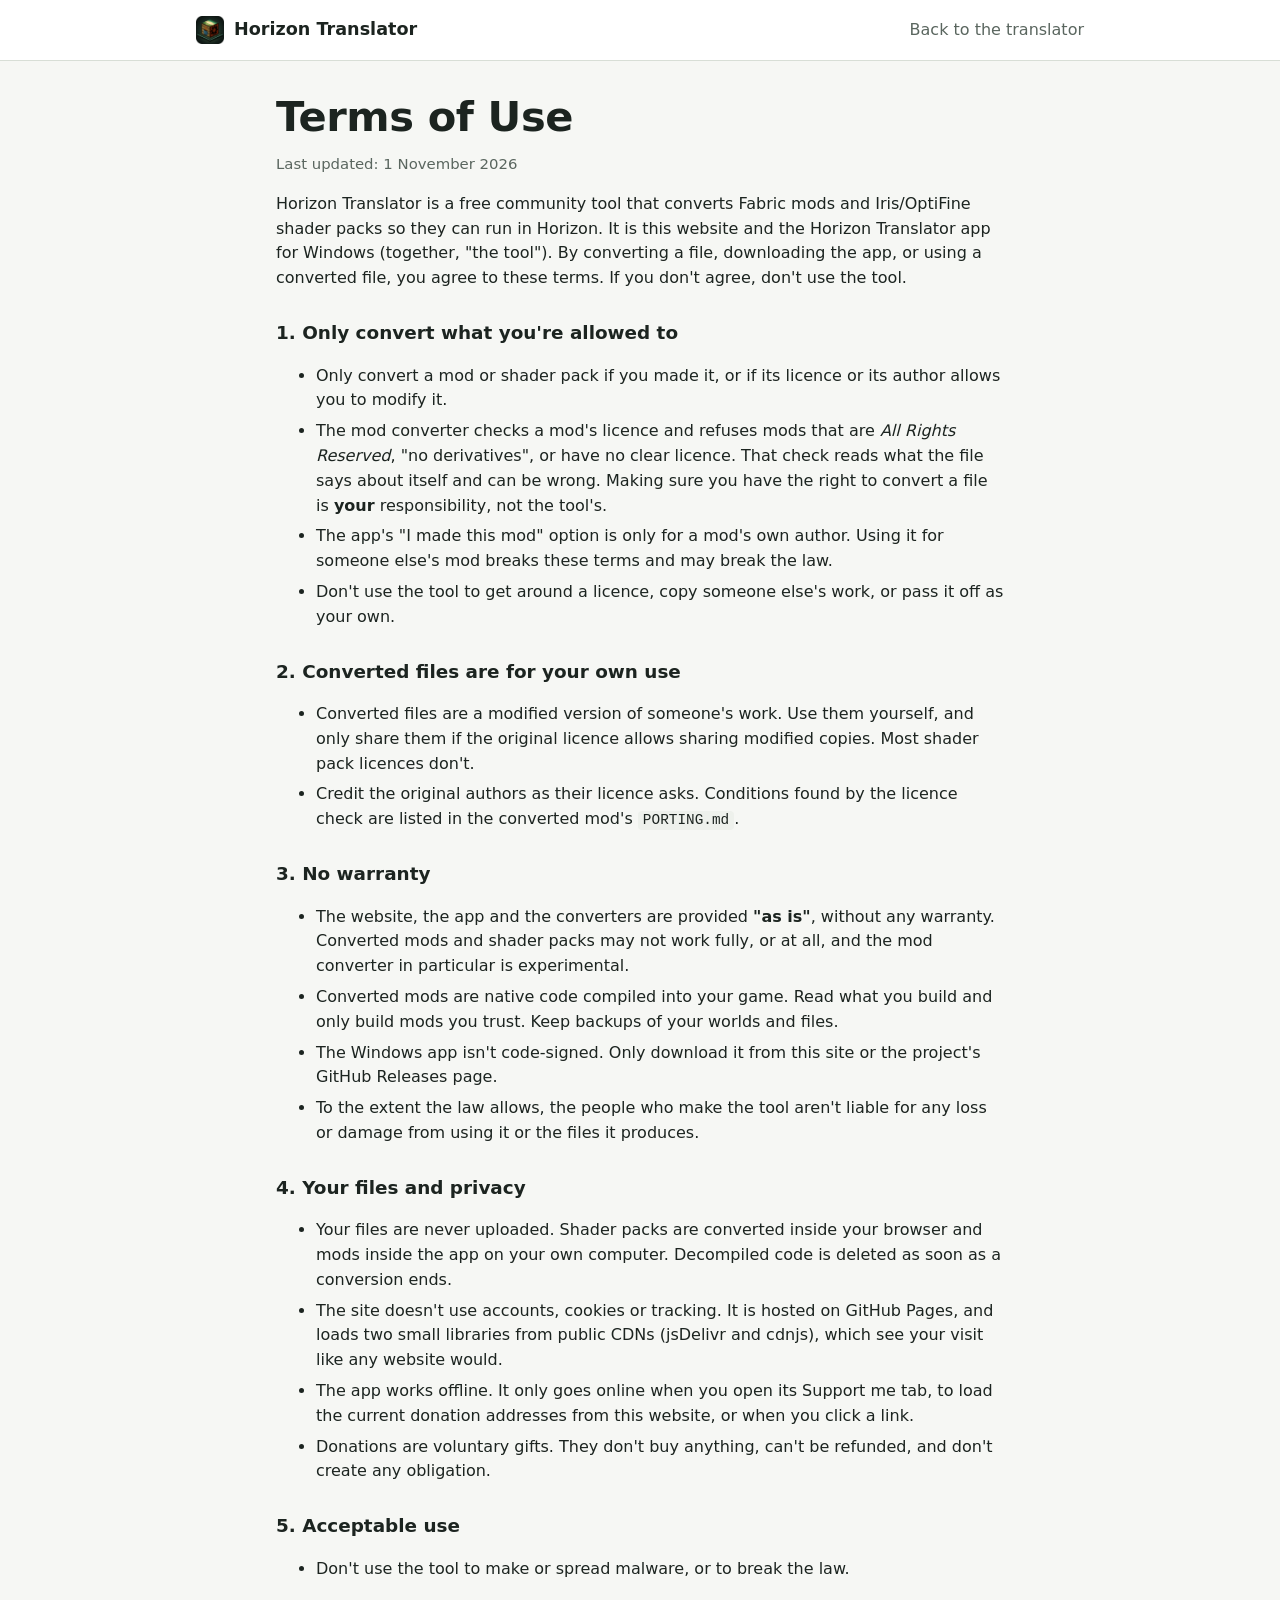
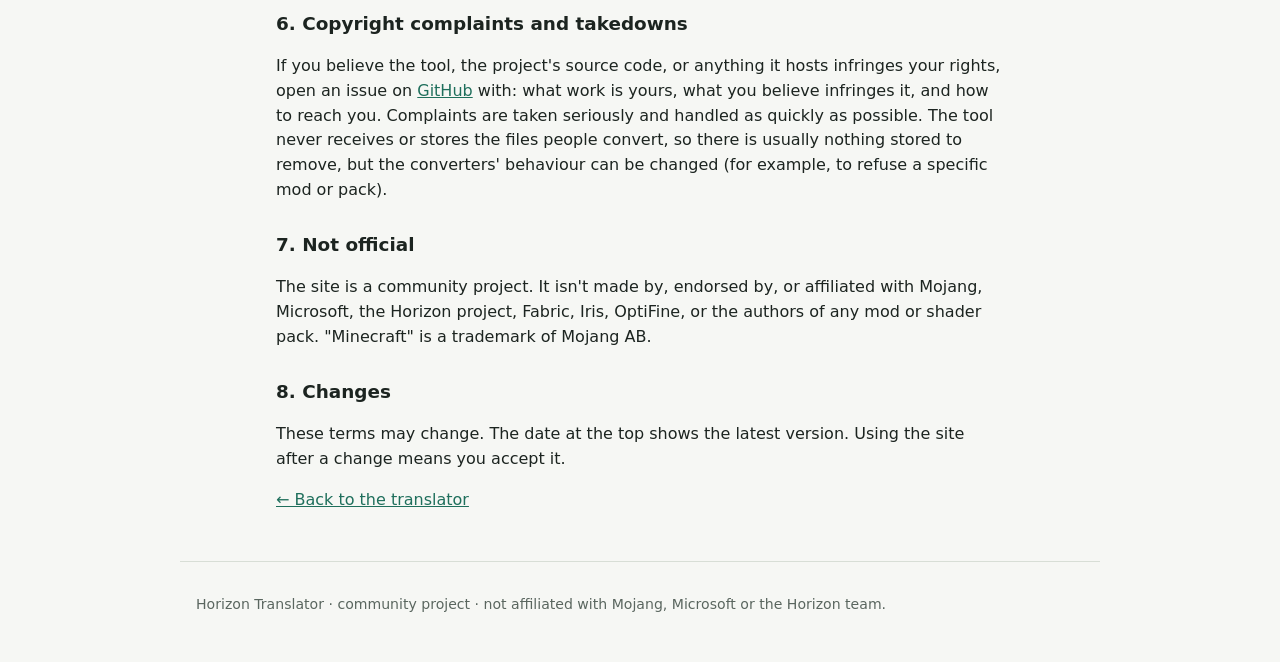
==== web/public/terms.html @ 448dbdd6 "Add files via upload" ====
<!doctype html>
<html lang="en">
<head>
  <meta charset="utf-8">
  <meta name="viewport" content="width=device-width, initial-scale=1">
  <title>Terms of Use · Horizon Translator</title>
  <link rel="icon" href="logo.png" type="image/png">
  <link rel="apple-touch-icon" href="logo.png">
  <link rel="stylesheet" href="style.css">
</head>
<body>
  <header class="top">
    <div class="wrap top-row">
      <a class="brand" href="./">
        <img src="logo.png" alt="" width="28" height="28">
        <span>Horizon Translator</span>
      </a>
      <nav><a href="./">Back to the translator</a></nav>
    </div>
  </header>

  <main class="wrap terms">
    <h1>Terms of Use</h1>
    <p class="hint">Last updated: 1 November 2026</p>

    <p>Horizon Translator is a free community tool that converts Fabric mods and Iris/OptiFine shader packs so they
    can run in Horizon. It is this website and the Horizon Translator app for Windows (together, "the tool").
    By converting a file, downloading the app, or using a converted file, you agree to these terms.
    If you don't agree, don't use the tool.</p>

    <h2>1. Only convert what you're allowed to</h2>
    <ul>
      <li>Only convert a mod or shader pack if you made it, or if its licence or its author allows you to modify it.</li>
      <li>The mod converter checks a mod's licence and refuses mods that are <em>All Rights Reserved</em>, "no derivatives",
        or have no clear licence. That check reads what the file says about itself and can be wrong. Making sure you
        have the right to convert a file is <strong>your</strong> responsibility, not the tool's.</li>
      <li>The app's "I made this mod" option is only for a mod's own author. Using it for someone else's mod
        breaks these terms and may break the law.</li>
      <li>Don't use the tool to get around a licence, copy someone else's work, or pass it off as your own.</li>
    </ul>

    <h2>2. Converted files are for your own use</h2>
    <ul>
      <li>Converted files are a modified version of someone's work. Use them yourself, and only share them if the
        original licence allows sharing modified copies. Most shader pack licences don't.</li>
      <li>Credit the original authors as their licence asks. Conditions found by the licence check are listed in the
        converted mod's <code>PORTING.md</code>.</li>
    </ul>

    <h2>3. No warranty</h2>
    <ul>
      <li>The website, the app and the converters are provided <strong>"as is"</strong>, without any warranty. Converted mods and
        shader packs may not work fully, or at all, and the mod converter in particular is experimental.</li>
      <li>Converted mods are native code compiled into your game. Read what you build and only build mods you trust.
        Keep backups of your worlds and files.</li>
      <li>The Windows app isn't code-signed. Only download it from this site or the project's GitHub Releases page.</li>
      <li>To the extent the law allows, the people who make the tool aren't liable for any loss or damage from using it
        or the files it produces.</li>
    </ul>

    <h2>4. Your files and privacy</h2>
    <ul>
      <li>Your files are never uploaded. Shader packs are converted inside your browser and mods inside the app on your
        own computer. Decompiled code is deleted as soon as a conversion ends.</li>
      <li>The site doesn't use accounts, cookies or tracking. It is hosted on GitHub Pages, and loads two small
        libraries from public CDNs (jsDelivr and cdnjs), which see your visit like any website would.</li>
      <li>The app works offline. It only goes online when you open its Support me tab, to load the current donation
        addresses from this website, or when you click a link.</li>
      <li>Donations are voluntary gifts. They don't buy anything, can't be refunded, and don't create any obligation.</li>
    </ul>

    <h2>5. Acceptable use</h2>
    <ul>
      <li>Don't use the tool to make or spread malware, or to break the law.</li>
    </ul>

    <h2>6. Copyright complaints and takedowns</h2>
    <p>If you believe the tool, the project's source code, or anything it hosts infringes your rights, open an issue
    on <a class="repo-issues" href="#" rel="noopener" target="_blank">GitHub</a> with: what work is yours, what you
    believe infringes it, and how to reach you. Complaints are taken seriously and handled as quickly as possible.
    The tool never receives or stores the files people convert, so there is usually nothing stored to remove, but
    the converters' behaviour can be changed (for example, to refuse a specific mod or pack).</p>

    <h2>7. Not official</h2>
    <p>The site is a community project. It isn't made by, endorsed by, or affiliated with Mojang, Microsoft, the Horizon
    project, Fabric, Iris, OptiFine, or the authors of any mod or shader pack. "Minecraft" is a trademark of Mojang AB.</p>

    <h2>8. Changes</h2>
    <p>These terms may change. The date at the top shows the latest version. Using the site after a change means you accept it.</p>

    <p><a href="./">← Back to the translator</a></p>
  </main>

  <footer class="wrap foot">
    <p>Horizon Translator · community project · not affiliated with Mojang, Microsoft or the Horizon team.</p>
  </footer>
  <script>
    // Same address as REPO_URL in app.js.
    for (const a of document.querySelectorAll(".repo-issues"))
      a.href = "https://github.com/merenotnoonereal/Horizon-Translator/issues/new/choose";
  </script>
</body>
</html>
---- web/public/style.css ----
:root {
  --bg: #f6f7f4;
  --surface: #ffffff;
  --surface-2: #eef1ec;
  --text: #1c2420;
  --muted: #5a665f;
  --border: #d8ded6;
  --accent: #1f6f5c;
  --accent-text: #ffffff;
  --accent-soft: #dcefe7;
  --ok: #2e7d32;
  --ok-soft: #e3f2e4;
  --warn: #9a6400;
  --warn-soft: #fbefd6;
  --bad: #b3261e;
  --bad-soft: #fbe3e1;
  --code-bg: #eef1ec;
  --radius: 12px;
  --shadow: 0 1px 2px rgba(0,0,0,.05), 0 4px 16px rgba(0,0,0,.05);
  color-scheme: light;
}
@media (prefers-color-scheme: dark) {
  :root:not([data-theme="light"]) {
    --bg: #111614;
    --surface: #1a201d;
    --surface-2: #222a26;
    --text: #e6ece8;
    --muted: #9aa8a0;
    --border: #2f3934;
    --accent: #4fbf9f;
    --accent-text: #0d1512;
    --accent-soft: #1d3a31;
    --ok: #7bd389;
    --ok-soft: #1c3321;
    --warn: #f0c060;
    --warn-soft: #3a2f17;
    --bad: #ff8a80;
    --bad-soft: #3d1c1a;
    --code-bg: #222a26;
    --shadow: none;
    color-scheme: dark;
  }
}

* { box-sizing: border-box; }
[hidden] { display: none !important; }
html { scroll-behavior: smooth; }
body {
  margin: 0;
  background: var(--bg);
  color: var(--text);
  font: 16px/1.55 system-ui, -apple-system, "Segoe UI", Roboto, sans-serif;
}
a { color: var(--accent); }
code { font-family: ui-monospace, "Cascadia Code", Consolas, monospace; font-size: .9em; background: var(--code-bg); padding: .1em .35em; border-radius: 4px; overflow-wrap: anywhere; }
.wrap { max-width: 920px; margin: 0 auto; padding: 0 16px; }

.top { background: var(--surface); border-bottom: 1px solid var(--border); position: sticky; top: 0; z-index: 5; }
.top-row { display: flex; align-items: center; justify-content: space-between; gap: 12px; min-height: 60px; flex-wrap: wrap; }
.brand { display: flex; align-items: center; gap: 10px; color: var(--text); text-decoration: none; font-weight: 700; font-size: 1.1rem; }
nav { display: flex; gap: 6px 18px; flex-wrap: wrap; }
nav a { color: var(--muted); text-decoration: none; font-weight: 500; }
nav a:hover { color: var(--text); }

.hero { padding-top: 48px; padding-bottom: 24px; }
h1 { font-size: clamp(1.8rem, 4vw, 2.6rem); line-height: 1.15; margin: 0 0 12px; letter-spacing: -.01em; }
.lead { font-size: 1.12rem; color: var(--muted); max-width: 680px; margin: 0; }
.status-line { font-size: .92rem; color: var(--muted); margin-top: 14px; }
.status-line .dot { display: inline-block; width: 8px; height: 8px; border-radius: 50%; margin-right: 6px; vertical-align: middle; }

section { margin-bottom: 48px; }
h2 { font-size: 1.5rem; margin: 0 0 16px; }

.tabs { display: flex; gap: 4px; background: var(--surface-2); padding: 4px; border-radius: 10px; width: fit-content; max-width: 100%; margin-bottom: 16px; }
.tab { border: 0; background: transparent; color: var(--muted); font: inherit; font-weight: 600; padding: 8px 18px; border-radius: 7px; cursor: pointer; }
.tab.active { background: var(--surface); color: var(--text); box-shadow: var(--shadow); }

.panel { background: var(--surface); border: 1px solid var(--border); border-radius: var(--radius); padding: 20px; box-shadow: var(--shadow); }
.drop {
  display: flex; flex-direction: column; align-items: center; justify-content: center; text-align: center; gap: 4px;
  border: 2px dashed var(--border); border-radius: var(--radius); padding: 36px 16px; cursor: pointer;
  background: var(--surface-2); transition: border-color .15s, background .15s;
}
.drop:hover, .drop.over { border-color: var(--accent); background: var(--accent-soft); }
.drop:focus-within { outline: 2px solid var(--accent); outline-offset: 2px; }
.drop-icon { font-size: 1.6rem; color: var(--accent); }
.drop-title { font-weight: 600; font-size: 1.05rem; }
.drop-sub { color: var(--muted); font-size: .9rem; }
.drop-file { margin-top: 8px; font-weight: 600; color: var(--accent); overflow-wrap: anywhere; }

.notice { background: var(--warn-soft); color: var(--text); border-left: 4px solid var(--warn); border-radius: 8px; padding: 12px 14px; margin-bottom: 16px; font-size: .93rem; }
.notice strong { display: block; color: var(--warn); margin-bottom: 4px; }
.options { margin: 16px 0; }
.download { display: flex; gap: 18px; align-items: flex-start; background: var(--surface-2); border-radius: var(--radius); padding: 20px; }
.download img { flex: none; border-radius: 12px; }
.download h3 { margin: 0 0 6px; font-size: 1.2rem; }
.download p { margin: 0 0 14px; color: var(--muted); }
.download .small-print { font-size: .85rem; margin: 10px 0 0; }
.steps { margin-top: 18px; }
.steps h4 { margin: 0 0 8px; }
.steps ol { padding-left: 20px; margin: 0 0 12px; display: grid; gap: 8px; font-size: .95rem; }
@media (max-width: 560px) { .download { flex-direction: column; } }
.hint { color: var(--muted); font-size: .93rem; margin: 0 0 12px; }
.check { display: inline-flex; align-items: center; gap: 8px; cursor: pointer; font-weight: 500; }
.check input { width: 18px; height: 18px; accent-color: var(--accent); }
.author-row { margin-top: 12px; display: grid; gap: 6px; }
.author-row label { font-size: .9rem; color: var(--muted); }
input[type="text"] {
  font: inherit; padding: 9px 12px; border-radius: 8px; border: 1px solid var(--border);
  background: var(--surface); color: var(--text); max-width: 360px; width: 100%;
}
input[type="text"]:focus { outline: 2px solid var(--accent); outline-offset: 1px; }

.go {
  display: inline-block; border: 0; background: var(--accent); color: var(--accent-text); font: inherit; font-weight: 700;
  padding: 11px 22px; border-radius: 9px; cursor: pointer; text-decoration: none;
}
.go:disabled { opacity: .45; cursor: not-allowed; }
.go:not(:disabled):hover { filter: brightness(1.08); }
.ghost { border: 1px solid var(--border); background: transparent; color: var(--text); font: inherit; font-weight: 600; padding: 10px 18px; border-radius: 9px; cursor: pointer; }
.small { padding: 9px 16px; font-size: .95rem; }

.working { display: flex; gap: 16px; align-items: center; margin-top: 16px; background: var(--surface); border: 1px solid var(--border); border-radius: var(--radius); padding: 18px 20px; }
.working p { margin: 2px 0 0; color: var(--muted); font-size: .93rem; }
.spinner { width: 28px; height: 28px; border-radius: 50%; border: 3px solid var(--accent-soft); border-top-color: var(--accent); animation: spin .8s linear infinite; flex: none; }
@keyframes spin { to { transform: rotate(360deg); } }
@media (prefers-reduced-motion: reduce) { .spinner { animation-duration: 3s; } }

.result { margin-top: 16px; background: var(--surface); border: 1px solid var(--border); border-radius: var(--radius); padding: 20px; box-shadow: var(--shadow); }
.result-head { display: flex; align-items: center; gap: 12px; flex-wrap: wrap; }
.result-head h2 { margin: 0; font-size: 1.25rem; overflow-wrap: anywhere; }
.badge { font-size: .78rem; font-weight: 700; text-transform: uppercase; letter-spacing: .04em; padding: 3px 9px; border-radius: 999px; }
.badge.ok { background: var(--ok-soft); color: var(--ok); }
.badge.warn { background: var(--warn-soft); color: var(--warn); }
.badge.bad { background: var(--bad-soft); color: var(--bad); }
.summary { color: var(--muted); margin: 10px 0 14px; overflow-wrap: anywhere; }
.result-actions { display: flex; gap: 10px; flex-wrap: wrap; margin-bottom: 14px; }
.next { background: var(--accent-soft); border-radius: 10px; padding: 12px 14px; margin-bottom: 14px; font-size: .95rem; }
.next p { margin: 0 0 6px; }
.next p:last-child { margin: 0; }
details { border-top: 1px solid var(--border); padding: 10px 0; }
details > summary { cursor: pointer; font-weight: 600; }
pre { background: var(--code-bg); padding: 12px; border-radius: 8px; overflow: auto; max-height: 420px; font-size: .82rem; line-height: 1.45; white-space: pre-wrap; overflow-wrap: anywhere; }

.md { font-size: .95rem; overflow-wrap: anywhere; }
.md h1 { font-size: 1.3rem; margin: 16px 0 8px; }
.md h2 { font-size: 1.15rem; margin: 16px 0 8px; }
.md h3, .md h4 { font-size: 1rem; margin: 14px 0 6px; }
.md table { border-collapse: collapse; display: block; overflow-x: auto; max-width: 100%; font-size: .88rem; }
.md th, .md td { border: 1px solid var(--border); padding: 4px 8px; text-align: left; vertical-align: top; }
.md th { background: var(--surface-2); }
.md pre { max-height: 300px; }
.md pre code { background: none; padding: 0; }

.cards { display: grid; grid-template-columns: repeat(auto-fit, minmax(280px, 1fr)); gap: 16px; }
.card { background: var(--surface); border: 1px solid var(--border); border-radius: var(--radius); padding: 18px 20px; box-shadow: var(--shadow); }
.card h3 { margin: 0 0 10px; font-size: 1.08rem; }
.card ol { padding-left: 20px; margin: 0; display: grid; gap: 8px; font-size: .95rem; }
.more { color: var(--muted); margin-top: 16px; }

.faq { background: var(--surface); border: 1px solid var(--border); border-radius: 10px; padding: 12px 16px; margin-bottom: 10px; }
.faq p { margin: 10px 0 2px; color: var(--muted); }

.support-grid { display: grid; grid-template-columns: repeat(auto-fit, minmax(230px, 1fr)); gap: 14px; }
.wallet { background: var(--surface); border: 1px solid var(--border); border-radius: var(--radius); padding: 16px; display: flex; flex-direction: column; align-items: center; gap: 10px; text-align: center; box-shadow: var(--shadow); }
.wallet h3 { margin: 0; font-size: 1.05rem; }
.wallet .networks { margin: -4px 0 0; color: var(--muted); font-size: .85rem; }
.wallet code { word-break: break-all; font-size: .8rem; background: var(--code-bg); padding: 6px 8px; border-radius: 6px; max-width: 100%; }
.qr-box img, .qr-box canvas { display: block; background: #fff; padding: 10px; border-radius: 8px; width: 180px; height: 180px; box-sizing: content-box; }
.support-warning { margin-top: 14px; }
.donate-links { display: flex; gap: 10px; flex-wrap: wrap; margin-top: 12px; }
.terms { padding-top: 32px; padding-bottom: 32px; max-width: 760px; }
.terms h2 { font-size: 1.15rem; margin: 28px 0 8px; }
.terms li { margin-bottom: 6px; }
.agree { font-size: .88rem; color: var(--muted); margin: 10px 0 0; }
.foot-links { display: flex; gap: 18px; flex-wrap: wrap; }
a.ghost { text-decoration: none; display: inline-block; }
.foot { color: var(--muted); font-size: .88rem; border-top: 1px solid var(--border); padding-top: 18px; padding-bottom: 32px; }

@media (max-width: 560px) {
  nav { gap: 12px; font-size: .92rem; }
  .panel, .result { padding: 16px; }
  .tab { padding: 8px 12px; }
}
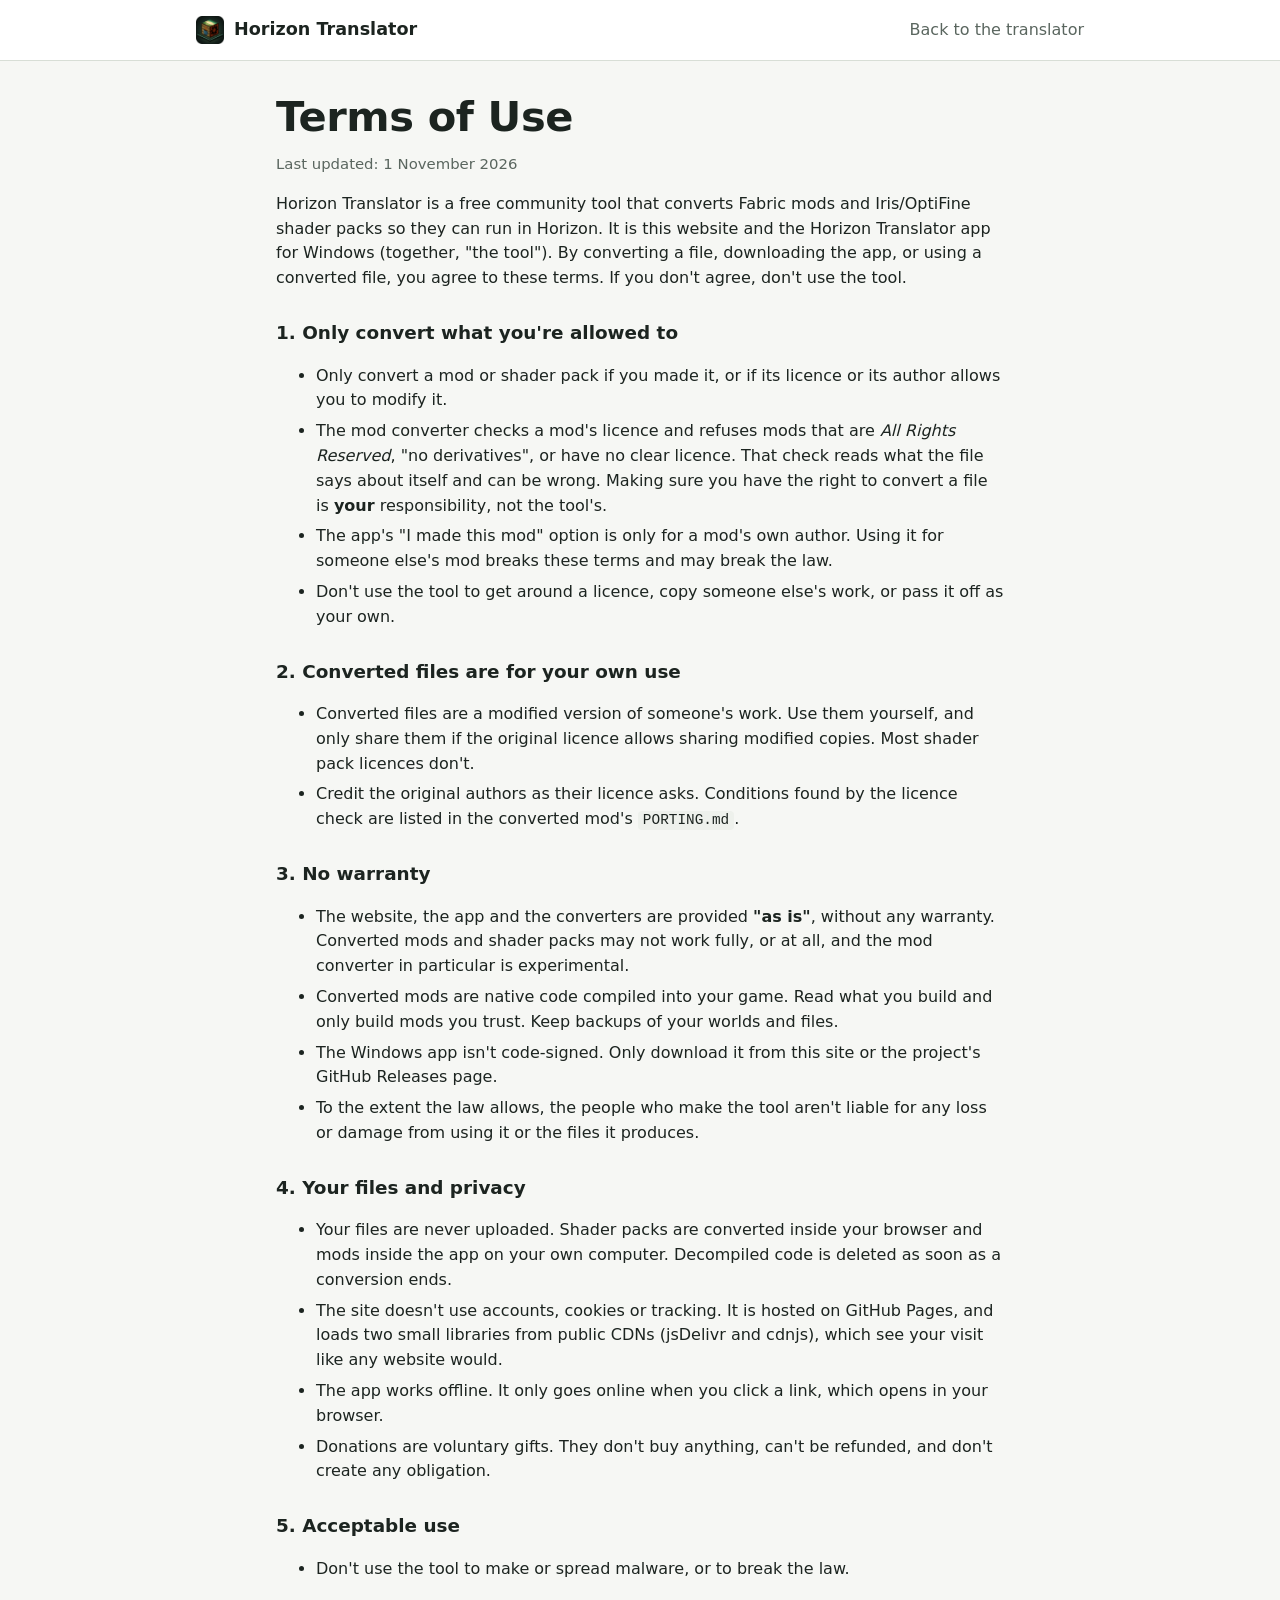
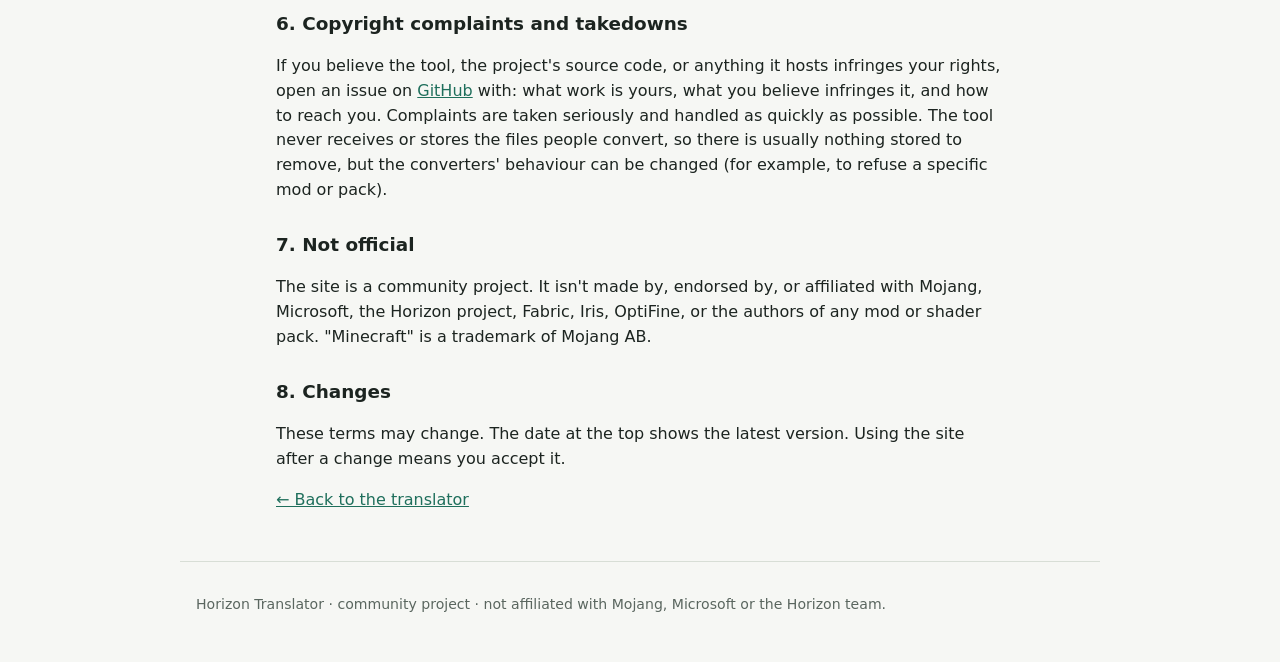
==== commit 17d87fb8: "Add files via upload" ====
--- a/web/public/terms.html
+++ b/web/public/terms.html
@@ -64,8 +64,7 @@
         own computer. Decompiled code is deleted as soon as a conversion ends.</li>
       <li>The site doesn't use accounts, cookies or tracking. It is hosted on GitHub Pages, and loads two small
         libraries from public CDNs (jsDelivr and cdnjs), which see your visit like any website would.</li>
-      <li>The app works offline. It only goes online when you open its Support me tab, to load the current donation
-        addresses from this website, or when you click a link.</li>
+      <li>The app works offline. It only goes online when you click a link, which opens in your browser.</li>
       <li>Donations are voluntary gifts. They don't buy anything, can't be refunded, and don't create any obligation.</li>
     </ul>
 
--- a/web/public/style.css
+++ b/web/public/style.css
@@ -96,11 +96,19 @@
 .download h3 { margin: 0 0 6px; font-size: 1.2rem; }
 .download p { margin: 0 0 14px; color: var(--muted); }
 .download .small-print { font-size: .85rem; margin: 10px 0 0; }
+.download a.go, .download a.ghost { margin: 4px 8px 4px 0; }
 .steps { margin-top: 18px; }
 .steps h4 { margin: 0 0 8px; }
 .steps ol { padding-left: 20px; margin: 0 0 12px; display: grid; gap: 8px; font-size: .95rem; }
 @media (max-width: 560px) { .download { flex-direction: column; } }
 .hint { color: var(--muted); font-size: .93rem; margin: 0 0 12px; }
+.verify { margin-top: 6px; font-size: .95rem; }
+.verify > p { margin: 10px 0; }
+.verify ol { padding-left: 20px; margin: 0 0 12px; display: grid; gap: 10px; }
+.verify pre { margin: 6px 0; padding: 8px 10px; }
+.verify pre code { background: none; padding: 0; }
+.verify-live { display: block; margin-top: 6px; }
+.verify-hash { display: inline-block; margin-top: 4px; word-break: break-all; }
 .check { display: inline-flex; align-items: center; gap: 8px; cursor: pointer; font-weight: 500; }
 .check input { width: 18px; height: 18px; accent-color: var(--accent); }
 .author-row { margin-top: 12px; display: grid; gap: 6px; }
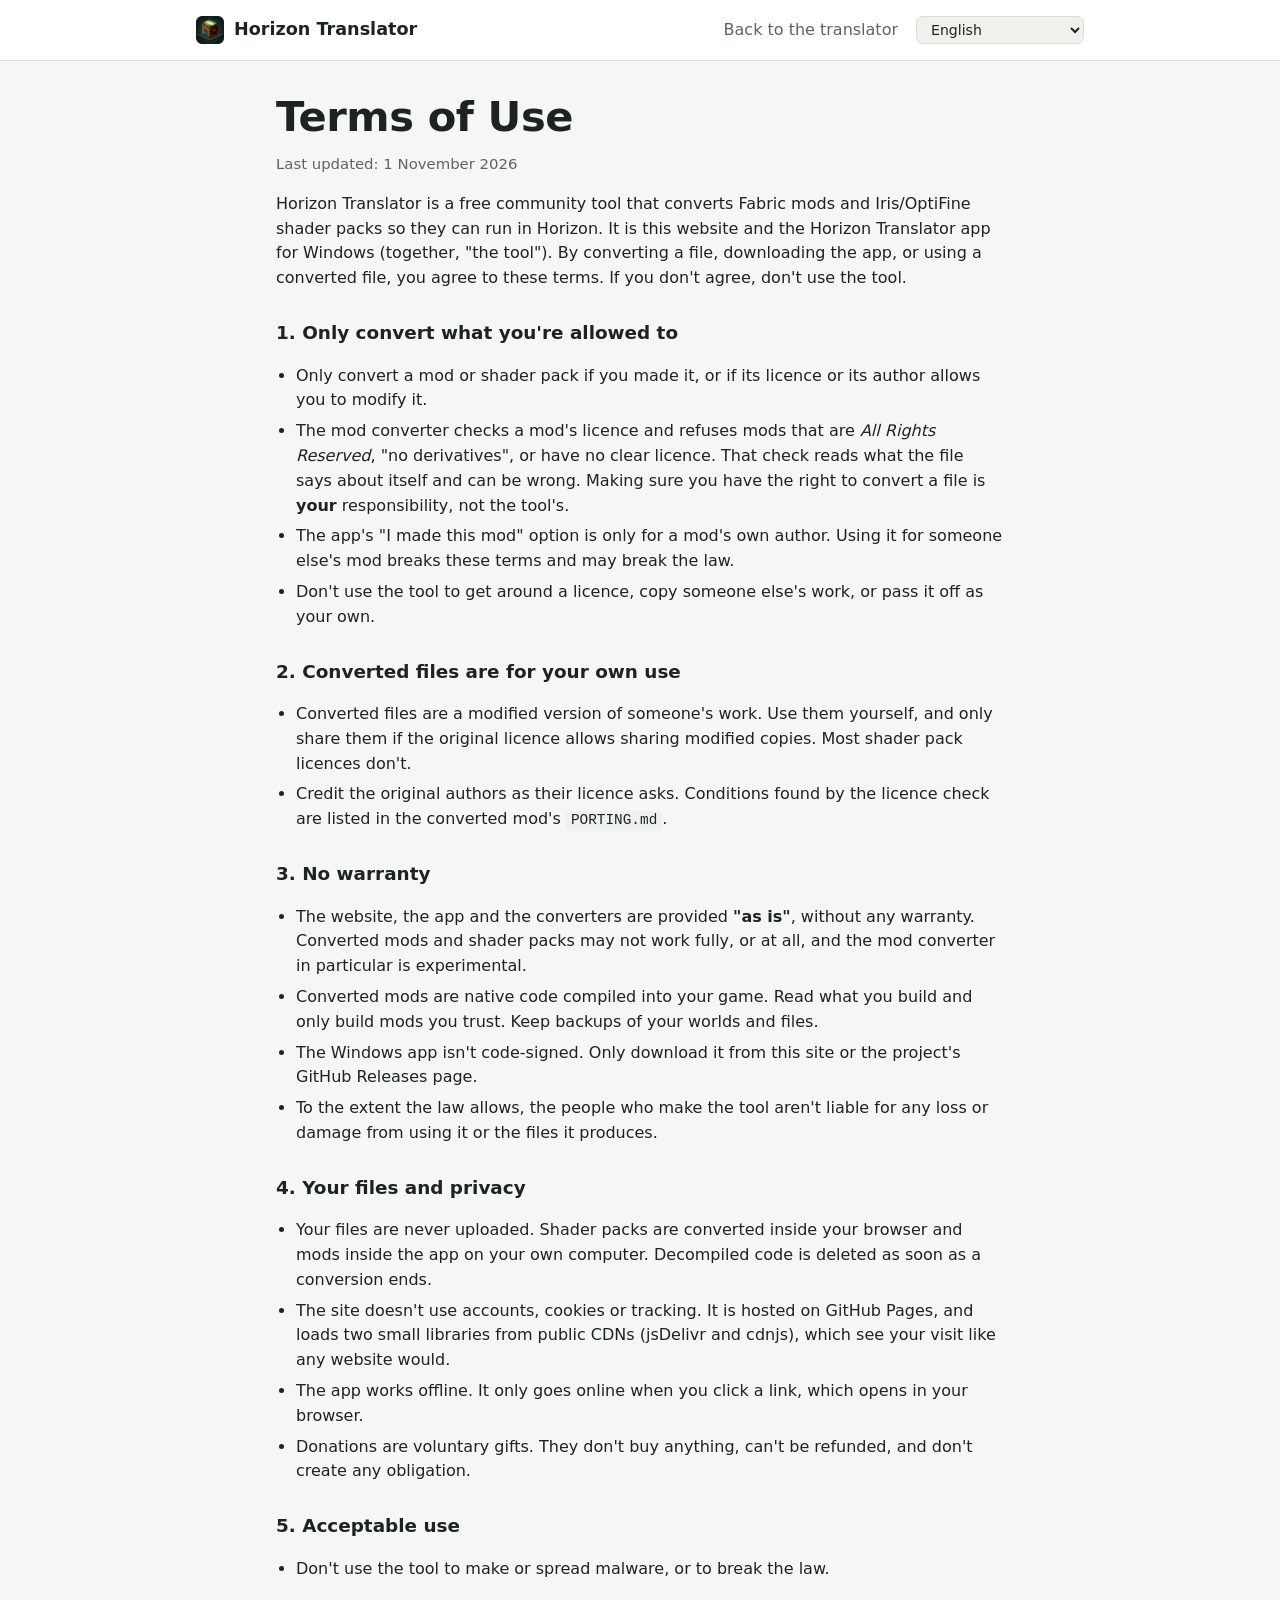
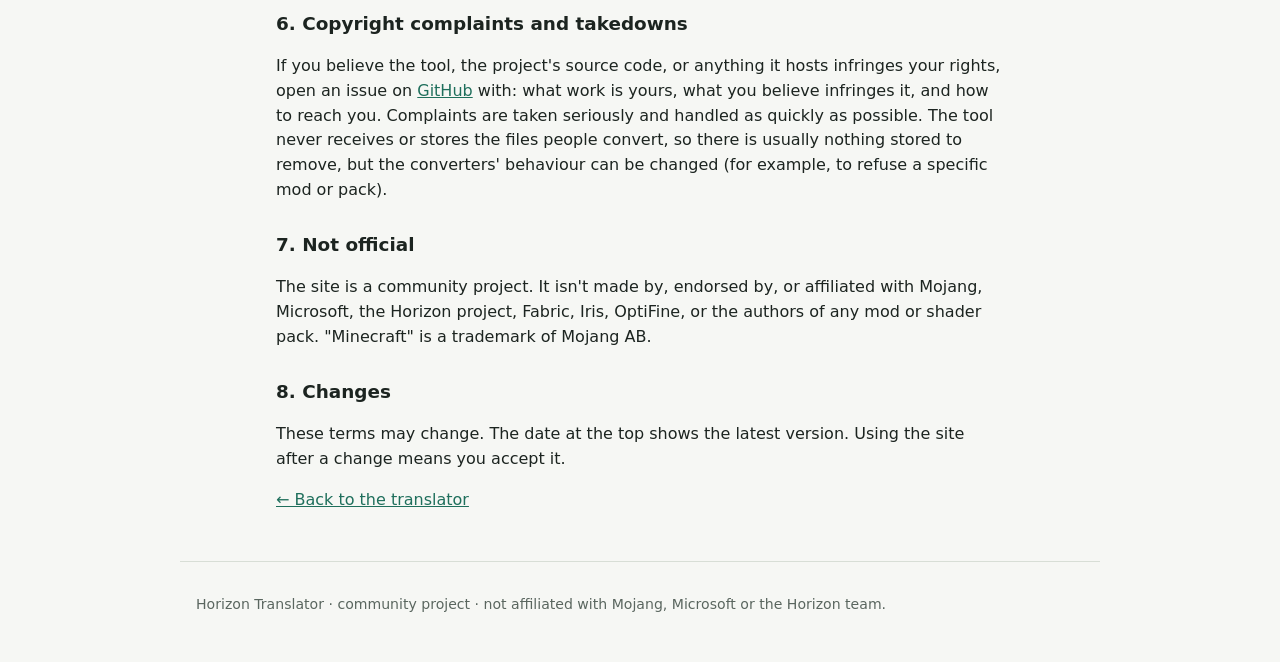
==== commit 3fc7a60a: "Add 22 languages to the website and app" ====
--- a/web/public/terms.html
+++ b/web/public/terms.html
@@ -3,10 +3,11 @@
 <head>
   <meta charset="utf-8">
   <meta name="viewport" content="width=device-width, initial-scale=1">
-  <title>Terms of Use · Horizon Translator</title>
+  <title data-i18n="terms.page_title">Terms of Use · Horizon Translator</title>
   <link rel="icon" href="logo.png" type="image/png">
   <link rel="apple-touch-icon" href="logo.png">
   <link rel="stylesheet" href="style.css">
+  <script src="i18n.js"></script>
 </head>
 <body>
   <header class="top">
@@ -15,88 +16,90 @@
         <img src="logo.png" alt="" width="28" height="28">
         <span>Horizon Translator</span>
       </a>
-      <nav><a href="./">Back to the translator</a></nav>
+      <nav>
+        <a href="./" data-i18n="terms.back">Back to the translator</a>
+        <select class="lang-select" id="terms-lang-select" name="lang" aria-label="Language"></select>
+      </nav>
     </div>
   </header>
 
   <main class="wrap terms">
-    <h1>Terms of Use</h1>
-    <p class="hint">Last updated: 1 November 2026</p>
+    <div id="terms-unofficial" class="notice" role="note" hidden>
+      <strong data-i18n="terms.unofficial">This is an unofficial translation. The official terms of use are in English.</strong>
+    </div>
 
-    <p>Horizon Translator is a free community tool that converts Fabric mods and Iris/OptiFine shader packs so they
+    <h1 data-i18n="terms.title">Terms of Use</h1>
+    <p class="hint" data-i18n="terms.updated">Last updated: 1 November 2026</p>
+
+    <p data-i18n="terms.intro">Horizon Translator is a free community tool that converts Fabric mods and Iris/OptiFine shader packs so they
     can run in Horizon. It is this website and the Horizon Translator app for Windows (together, "the tool").
     By converting a file, downloading the app, or using a converted file, you agree to these terms.
     If you don't agree, don't use the tool.</p>
 
-    <h2>1. Only convert what you're allowed to</h2>
+    <h2 data-i18n="terms.1.title">1. Only convert what you're allowed to</h2>
     <ul>
-      <li>Only convert a mod or shader pack if you made it, or if its licence or its author allows you to modify it.</li>
-      <li>The mod converter checks a mod's licence and refuses mods that are <em>All Rights Reserved</em>, "no derivatives",
+      <li data-i18n="terms.1.1">Only convert a mod or shader pack if you made it, or if its licence or its author allows you to modify it.</li>
+      <li data-i18n="terms.1.2">The mod converter checks a mod's licence and refuses mods that are <em>All Rights Reserved</em>, "no derivatives",
         or have no clear licence. That check reads what the file says about itself and can be wrong. Making sure you
         have the right to convert a file is <strong>your</strong> responsibility, not the tool's.</li>
-      <li>The app's "I made this mod" option is only for a mod's own author. Using it for someone else's mod
+      <li data-i18n="terms.1.3">The app's "I made this mod" option is only for a mod's own author. Using it for someone else's mod
         breaks these terms and may break the law.</li>
-      <li>Don't use the tool to get around a licence, copy someone else's work, or pass it off as your own.</li>
+      <li data-i18n="terms.1.4">Don't use the tool to get around a licence, copy someone else's work, or pass it off as your own.</li>
     </ul>
 
-    <h2>2. Converted files are for your own use</h2>
+    <h2 data-i18n="terms.2.title">2. Converted files are for your own use</h2>
     <ul>
-      <li>Converted files are a modified version of someone's work. Use them yourself, and only share them if the
+      <li data-i18n="terms.2.1">Converted files are a modified version of someone's work. Use them yourself, and only share them if the
         original licence allows sharing modified copies. Most shader pack licences don't.</li>
-      <li>Credit the original authors as their licence asks. Conditions found by the licence check are listed in the
+      <li data-i18n="terms.2.2">Credit the original authors as their licence asks. Conditions found by the licence check are listed in the
         converted mod's <code>PORTING.md</code>.</li>
     </ul>
 
-    <h2>3. No warranty</h2>
+    <h2 data-i18n="terms.3.title">3. No warranty</h2>
     <ul>
-      <li>The website, the app and the converters are provided <strong>"as is"</strong>, without any warranty. Converted mods and
+      <li data-i18n="terms.3.1">The website, the app and the converters are provided <strong>"as is"</strong>, without any warranty. Converted mods and
         shader packs may not work fully, or at all, and the mod converter in particular is experimental.</li>
-      <li>Converted mods are native code compiled into your game. Read what you build and only build mods you trust.
+      <li data-i18n="terms.3.2">Converted mods are native code compiled into your game. Read what you build and only build mods you trust.
         Keep backups of your worlds and files.</li>
-      <li>The Windows app isn't code-signed. Only download it from this site or the project's GitHub Releases page.</li>
-      <li>To the extent the law allows, the people who make the tool aren't liable for any loss or damage from using it
+      <li data-i18n="terms.3.3">The Windows app isn't code-signed. Only download it from this site or the project's GitHub Releases page.</li>
+      <li data-i18n="terms.3.4">To the extent the law allows, the people who make the tool aren't liable for any loss or damage from using it
         or the files it produces.</li>
     </ul>
 
-    <h2>4. Your files and privacy</h2>
+    <h2 data-i18n="terms.4.title">4. Your files and privacy</h2>
     <ul>
-      <li>Your files are never uploaded. Shader packs are converted inside your browser and mods inside the app on your
+      <li data-i18n="terms.4.1">Your files are never uploaded. Shader packs are converted inside your browser and mods inside the app on your
         own computer. Decompiled code is deleted as soon as a conversion ends.</li>
-      <li>The site doesn't use accounts, cookies or tracking. It is hosted on GitHub Pages, and loads two small
+      <li data-i18n="terms.4.2">The site doesn't use accounts, cookies or tracking. It is hosted on GitHub Pages, and loads two small
         libraries from public CDNs (jsDelivr and cdnjs), which see your visit like any website would.</li>
-      <li>The app works offline. It only goes online when you click a link, which opens in your browser.</li>
-      <li>Donations are voluntary gifts. They don't buy anything, can't be refunded, and don't create any obligation.</li>
+      <li data-i18n="terms.4.3">The app works offline. It only goes online when you click a link, which opens in your browser.</li>
+      <li data-i18n="terms.4.4">Donations are voluntary gifts. They don't buy anything, can't be refunded, and don't create any obligation.</li>
     </ul>
 
-    <h2>5. Acceptable use</h2>
+    <h2 data-i18n="terms.5.title">5. Acceptable use</h2>
     <ul>
-      <li>Don't use the tool to make or spread malware, or to break the law.</li>
+      <li data-i18n="terms.5.1">Don't use the tool to make or spread malware, or to break the law.</li>
     </ul>
 
-    <h2>6. Copyright complaints and takedowns</h2>
-    <p>If you believe the tool, the project's source code, or anything it hosts infringes your rights, open an issue
+    <h2 data-i18n="terms.6.title">6. Copyright complaints and takedowns</h2>
+    <p data-i18n="terms.6.body">If you believe the tool, the project's source code, or anything it hosts infringes your rights, open an issue
     on <a class="repo-issues" href="#" rel="noopener" target="_blank">GitHub</a> with: what work is yours, what you
     believe infringes it, and how to reach you. Complaints are taken seriously and handled as quickly as possible.
     The tool never receives or stores the files people convert, so there is usually nothing stored to remove, but
     the converters' behaviour can be changed (for example, to refuse a specific mod or pack).</p>
 
-    <h2>7. Not official</h2>
-    <p>The site is a community project. It isn't made by, endorsed by, or affiliated with Mojang, Microsoft, the Horizon
+    <h2 data-i18n="terms.7.title">7. Not official</h2>
+    <p data-i18n="terms.7.body">The site is a community project. It isn't made by, endorsed by, or affiliated with Mojang, Microsoft, the Horizon
     project, Fabric, Iris, OptiFine, or the authors of any mod or shader pack. "Minecraft" is a trademark of Mojang AB.</p>
 
-    <h2>8. Changes</h2>
-    <p>These terms may change. The date at the top shows the latest version. Using the site after a change means you accept it.</p>
+    <h2 data-i18n="terms.8.title">8. Changes</h2>
+    <p data-i18n="terms.8.body">These terms may change. The date at the top shows the latest version. Using the site after a change means you accept it.</p>
 
-    <p><a href="./">← Back to the translator</a></p>
+    <p><a href="./" data-i18n="terms.back_bottom">← Back to the translator</a></p>
   </main>
 
   <footer class="wrap foot">
-    <p>Horizon Translator · community project · not affiliated with Mojang, Microsoft or the Horizon team.</p>
+    <p data-i18n="foot.community">Horizon Translator · community project · not affiliated with Mojang, Microsoft or the Horizon team.</p>
   </footer>
-  <script>
-    // Same address as REPO_URL in app.js.
-    for (const a of document.querySelectorAll(".repo-issues"))
-      a.href = "https://github.com/merenotnoonereal/Horizon-Translator/issues/new/choose";
-  </script>
 </body>
 </html>
--- a/web/public/style.css
+++ b/web/public/style.css
@@ -58,15 +58,32 @@
 .top { background: var(--surface); border-bottom: 1px solid var(--border); position: sticky; top: 0; z-index: 5; }
 .top-row { display: flex; align-items: center; justify-content: space-between; gap: 12px; min-height: 60px; flex-wrap: wrap; }
 .brand { display: flex; align-items: center; gap: 10px; color: var(--text); text-decoration: none; font-weight: 700; font-size: 1.1rem; }
-nav { display: flex; gap: 6px 18px; flex-wrap: wrap; }
+nav { display: flex; gap: 6px 18px; flex-wrap: wrap; align-items: center; }
 nav a { color: var(--muted); text-decoration: none; font-weight: 500; }
 nav a:hover { color: var(--text); }
+
+.lang-select {
+  font: inherit;
+  font-size: .88rem;
+  font-weight: 500;
+  color: var(--text);
+  background: var(--surface-2);
+  border: 1px solid var(--border);
+  border-radius: 7px;
+  padding: 4px 10px;
+  cursor: pointer;
+  outline: none;
+  transition: border-color .15s;
+}
+.lang-select:hover, .lang-select:focus {
+  border-color: var(--accent);
+}
 
 .hero { padding-top: 48px; padding-bottom: 24px; }
 h1 { font-size: clamp(1.8rem, 4vw, 2.6rem); line-height: 1.15; margin: 0 0 12px; letter-spacing: -.01em; }
 .lead { font-size: 1.12rem; color: var(--muted); max-width: 680px; margin: 0; }
 .status-line { font-size: .92rem; color: var(--muted); margin-top: 14px; }
-.status-line .dot { display: inline-block; width: 8px; height: 8px; border-radius: 50%; margin-right: 6px; vertical-align: middle; }
+.status-line .dot { display: inline-block; width: 8px; height: 8px; border-radius: 50%; margin-inline-end: 6px; vertical-align: middle; }
 
 section { margin-bottom: 48px; }
 h2 { font-size: 1.5rem; margin: 0 0 16px; }
@@ -88,7 +105,7 @@
 .drop-sub { color: var(--muted); font-size: .9rem; }
 .drop-file { margin-top: 8px; font-weight: 600; color: var(--accent); overflow-wrap: anywhere; }
 
-.notice { background: var(--warn-soft); color: var(--text); border-left: 4px solid var(--warn); border-radius: 8px; padding: 12px 14px; margin-bottom: 16px; font-size: .93rem; }
+.notice { background: var(--warn-soft); color: var(--text); border-inline-start: 4px solid var(--warn); border-radius: 8px; padding: 12px 14px; margin-bottom: 16px; font-size: .93rem; }
 .notice strong { display: block; color: var(--warn); margin-bottom: 4px; }
 .options { margin: 16px 0; }
 .download { display: flex; gap: 18px; align-items: flex-start; background: var(--surface-2); border-radius: var(--radius); padding: 20px; }
@@ -96,15 +113,23 @@
 .download h3 { margin: 0 0 6px; font-size: 1.2rem; }
 .download p { margin: 0 0 14px; color: var(--muted); }
 .download .small-print { font-size: .85rem; margin: 10px 0 0; }
-.download a.go, .download a.ghost { margin: 4px 8px 4px 0; }
+.download a.go, .download a.ghost { margin: 4px 0; margin-inline-end: 8px; }
 .steps { margin-top: 18px; }
+.mod-list { list-style: none; padding: 0; margin: 12px 0 0; display: grid; gap: 10px; }
+.mod-list .mod { display: flex; gap: 16px; align-items: center; justify-content: space-between; flex-wrap: wrap;
+  background: var(--surface-2); border: 1px solid var(--border); border-radius: var(--radius); padding: 14px 16px; }
+.mod-list .mod > div:first-child { flex: 1 1 320px; min-width: 0; }
+.mod-list .mod p { margin: 4px 0 0; color: var(--muted); }
+.mod-list .mod .ver { color: var(--muted); font-size: .9rem; }
+.mod-list .mod code { overflow-wrap: anywhere; }
+.mod-actions { display: flex; gap: 8px; flex-wrap: wrap; }
 .steps h4 { margin: 0 0 8px; }
-.steps ol { padding-left: 20px; margin: 0 0 12px; display: grid; gap: 8px; font-size: .95rem; }
+.steps ol { padding-inline-start: 20px; margin: 0 0 12px; display: grid; gap: 8px; font-size: .95rem; }
 @media (max-width: 560px) { .download { flex-direction: column; } }
 .hint { color: var(--muted); font-size: .93rem; margin: 0 0 12px; }
 .verify { margin-top: 6px; font-size: .95rem; }
 .verify > p { margin: 10px 0; }
-.verify ol { padding-left: 20px; margin: 0 0 12px; display: grid; gap: 10px; }
+.verify ol { padding-inline-start: 20px; margin: 0 0 12px; display: grid; gap: 10px; }
 .verify pre { margin: 6px 0; padding: 8px 10px; }
 .verify pre code { background: none; padding: 0; }
 .verify-live { display: block; margin-top: 6px; }
@@ -155,7 +180,7 @@
 .md h2 { font-size: 1.15rem; margin: 16px 0 8px; }
 .md h3, .md h4 { font-size: 1rem; margin: 14px 0 6px; }
 .md table { border-collapse: collapse; display: block; overflow-x: auto; max-width: 100%; font-size: .88rem; }
-.md th, .md td { border: 1px solid var(--border); padding: 4px 8px; text-align: left; vertical-align: top; }
+.md th, .md td { border: 1px solid var(--border); padding: 4px 8px; text-align: start; vertical-align: top; }
 .md th { background: var(--surface-2); }
 .md pre { max-height: 300px; }
 .md pre code { background: none; padding: 0; }
@@ -163,7 +188,7 @@
 .cards { display: grid; grid-template-columns: repeat(auto-fit, minmax(280px, 1fr)); gap: 16px; }
 .card { background: var(--surface); border: 1px solid var(--border); border-radius: var(--radius); padding: 18px 20px; box-shadow: var(--shadow); }
 .card h3 { margin: 0 0 10px; font-size: 1.08rem; }
-.card ol { padding-left: 20px; margin: 0; display: grid; gap: 8px; font-size: .95rem; }
+.card ol { padding-inline-start: 20px; margin: 0; display: grid; gap: 8px; font-size: .95rem; }
 .more { color: var(--muted); margin-top: 16px; }
 
 .faq { background: var(--surface); border: 1px solid var(--border); border-radius: 10px; padding: 12px 16px; margin-bottom: 10px; }
@@ -179,6 +204,7 @@
 .donate-links { display: flex; gap: 10px; flex-wrap: wrap; margin-top: 12px; }
 .terms { padding-top: 32px; padding-bottom: 32px; max-width: 760px; }
 .terms h2 { font-size: 1.15rem; margin: 28px 0 8px; }
+.terms ul { padding-inline-start: 20px; }
 .terms li { margin-bottom: 6px; }
 .agree { font-size: .88rem; color: var(--muted); margin: 10px 0 0; }
 .foot-links { display: flex; gap: 18px; flex-wrap: wrap; }
@@ -190,3 +216,6 @@
   .panel, .result { padding: 16px; }
   .tab { padding: 8px 12px; }
 }
+.guide { margin-top: 22px; padding-top: 6px; border-top: 1px solid var(--border); }
+.guide h1 { font-size: 1.45rem; }
+.guide pre { max-height: none; }
